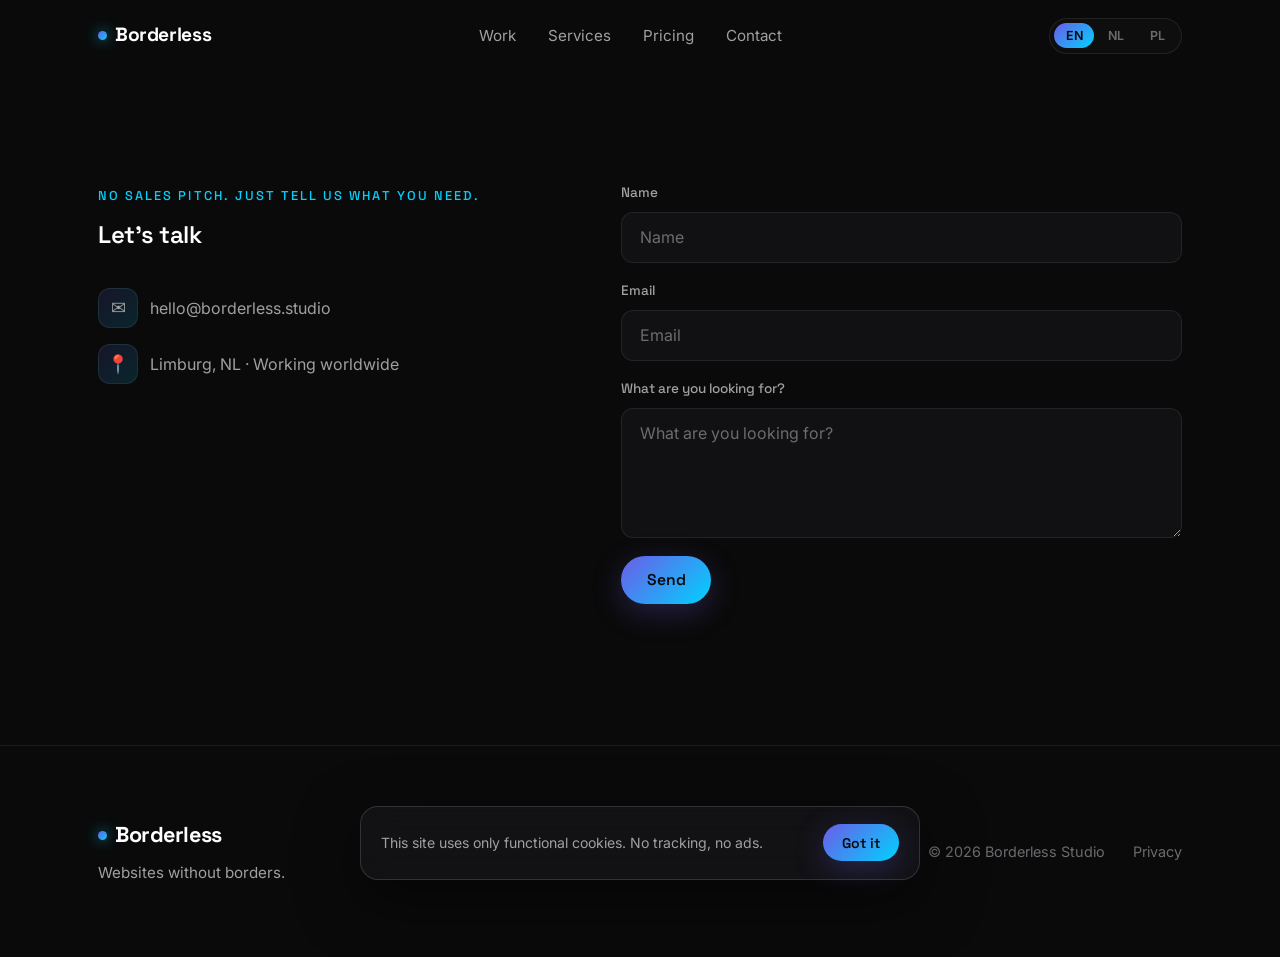
==== contact.html @ 2189a5ac "feat: Borderless Studio landing page — dark premium, 3 langs, AI-powered agency" ====
<!DOCTYPE html>
<html lang="en">
<head>
  <meta charset="UTF-8" />
  <meta name="viewport" content="width=device-width, initial-scale=1.0" />
  <title data-i18n="contact.title">Contact — Borderless Studio</title>
  <meta name="description" data-i18n-attr="content:meta.desc" content="Get in touch with Borderless Studio. No sales pitch — just tell us what you need." />
  <link rel="canonical" href="https://borderless.nl/contact.html" />

  <!-- Open Graph -->
  <meta property="og:type" content="website" />
  <meta property="og:site_name" content="Borderless Studio" />
  <meta property="og:title" content="Contact — Borderless Studio" />
  <meta property="og:description" content="No sales pitch. Just tell us what you need." />
  <meta property="og:url" content="https://borderless.nl/contact.html" />
  <meta property="og:image" content="https://borderless.nl/assets/og-image.svg" />
  <meta name="twitter:card" content="summary_large_image" />
  <meta name="twitter:image" content="https://borderless.nl/assets/og-image.svg" />

  <meta name="theme-color" content="#0A0A0A" />
  <link rel="icon" href="assets/favicon.svg" type="image/svg+xml" />

  <link rel="preconnect" href="https://fonts.googleapis.com" />
  <link rel="preconnect" href="https://fonts.gstatic.com" crossorigin />
  <link href="https://fonts.googleapis.com/css2?family=Inter:wght@400;500;600&family=Space+Grotesk:wght@500;600;700&display=swap" rel="stylesheet" />
  <link rel="stylesheet" href="css/styles.css" />
</head>
<body>

  <!-- ============ NAV ============ -->
  <header class="nav scrolled">
    <div class="nav-inner">
      <a href="index.html#top" class="brand"><span class="dot"></span>Borderless</a>
      <nav class="nav-links" aria-label="Primary">
        <a href="index.html#work" data-i18n="nav.work">Work</a>
        <a href="index.html#services" data-i18n="nav.services">Services</a>
        <a href="index.html#pricing" data-i18n="nav.pricing">Pricing</a>
        <a href="index.html#contact" data-i18n="nav.contact">Contact</a>
      </nav>
      <div class="nav-right">
        <div class="lang" role="group" aria-label="Language">
          <button data-lang="en">EN</button>
          <button data-lang="nl">NL</button>
          <button data-lang="pl">PL</button>
        </div>
        <button class="nav-toggle" aria-label="Menu" aria-expanded="false">
          <span></span><span></span><span></span>
        </button>
      </div>
    </div>
  </header>

  <main class="page-contact">
    <section class="section" style="padding-top:2rem">
      <div class="container">
        <div class="contact-wrap">
          <div class="contact-info" data-reveal>
            <div>
              <span class="eyebrow" data-i18n="contact.subtitle">No sales pitch. Just tell us what you need.</span>
              <h1 class="section-title" data-i18n="contact.title">Let's talk</h1>
            </div>
            <div class="contact-meta">
              <a href="mailto:hello@borderless.studio">
                <span class="ic" aria-hidden="true">✉</span>
                <span data-i18n="contact.email_label">hello@borderless.studio</span>
              </a>
              <span>
                <span class="ic" aria-hidden="true">📍</span>
                <span data-i18n="contact.location">Limburg, NL · Working worldwide</span>
              </span>
            </div>
          </div>

          <form id="contact-form" class="form" data-reveal data-delay="1">
            <input type="hidden" name="access_key" value="6c70aaf5-dd2a-474c-94fd-c54477efcf26" />
            <input type="hidden" name="subject" value="New inquiry via Borderless Studio" />
            <input type="hidden" name="from_name" value="Borderless Studio Website" />
            <input type="checkbox" name="botcheck" class="hp" tabindex="-1" autocomplete="off" aria-hidden="true" />

            <div class="field">
              <label for="c-name" data-i18n="contact.name">Name</label>
              <input id="c-name" type="text" name="name" required data-i18n-attr="placeholder:contact.name" />
            </div>
            <div class="field">
              <label for="c-email" data-i18n="contact.email">Email</label>
              <input id="c-email" type="email" name="email" required data-i18n-attr="placeholder:contact.email" />
            </div>
            <div class="field">
              <label for="c-msg" data-i18n="contact.message">What are you looking for?</label>
              <textarea id="c-msg" name="message" required data-i18n-attr="placeholder:contact.message"></textarea>
            </div>
            <button type="submit" class="btn btn-primary" data-i18n="contact.submit">Send</button>
            <p class="form-note" role="status" aria-live="polite"></p>
          </form>
        </div>
      </div>
    </section>
  </main>

  <!-- ============ FOOTER ============ -->
  <footer class="footer">
    <div class="container footer-inner">
      <div>
        <div class="brand"><span class="dot"></span>Borderless</div>
        <p class="footer-tagline" data-i18n="footer.tagline">Websites without borders.</p>
      </div>
      <div class="footer-right">
        <span data-i18n="footer.rights">© 2026 Borderless Studio</span>
        <a href="privacy.html" data-i18n="footer.privacy">Privacy</a>
      </div>
    </div>
  </footer>

  <!-- ============ COOKIE BANNER ============ -->
  <div class="cookie" role="dialog" aria-live="polite" aria-label="Cookie notice">
    <p data-i18n="cookie.text">This site uses only functional cookies. No tracking, no ads.</p>
    <button class="btn btn-primary" data-i18n="cookie.button">Got it</button>
  </div>

  <script src="js/main.js"></script>
</body>
</html>
---- css/styles.css ----
/* ==========================================================================
   Borderless Studio — Design System
   Dark · Premium · Minimal
   ========================================================================== */

:root {
  --bg: #0A0A0A;
  --bg-elev: #111114;
  --bg-card: #131317;
  --border: rgba(255, 255, 255, 0.08);
  --border-strong: rgba(255, 255, 255, 0.14);
  --text: #FFFFFF;
  --text-soft: #A0A0A0;
  --text-dim: #6B6B70;

  --accent-1: #6C5CE7;
  --accent-2: #00D2FF;
  --gradient: linear-gradient(135deg, #6C5CE7 0%, #00D2FF 100%);
  --gradient-soft: linear-gradient(135deg, rgba(108, 92, 231, 0.14), rgba(0, 210, 255, 0.14));

  --font-body: 'Inter', -apple-system, BlinkMacSystemFont, 'Segoe UI', sans-serif;
  --font-head: 'Space Grotesk', var(--font-body);

  --max: 1180px;
  --pad: clamp(1.25rem, 5vw, 3rem);
  --radius: 18px;
  --radius-sm: 12px;

  --ease: cubic-bezier(0.16, 1, 0.3, 1);
}

/* ---------- Reset ---------- */
*,
*::before,
*::after { box-sizing: border-box; margin: 0; padding: 0; }

html {
  scroll-behavior: smooth;
  scroll-padding-top: 90px;
  -webkit-text-size-adjust: 100%;
}

body {
  font-family: var(--font-body);
  background: var(--bg);
  color: var(--text);
  line-height: 1.6;
  font-size: 16px;
  -webkit-font-smoothing: antialiased;
  text-rendering: optimizeLegibility;
  overflow-x: hidden;
}

img, svg { display: block; max-width: 100%; }
a { color: inherit; text-decoration: none; }
button { font-family: inherit; cursor: pointer; border: none; background: none; }
ul { list-style: none; }

::selection { background: rgba(108, 92, 231, 0.4); color: #fff; }

/* ---------- Layout helpers ---------- */
.container {
  width: 100%;
  max-width: var(--max);
  margin-inline: auto;
  padding-inline: var(--pad);
}

.section {
  padding-block: clamp(4.5rem, 11vw, 9rem);
  position: relative;
}

.section-head { max-width: 640px; margin-bottom: clamp(2.5rem, 6vw, 4rem); }

.eyebrow {
  font-family: var(--font-head);
  font-size: 0.8rem;
  font-weight: 500;
  letter-spacing: 0.16em;
  text-transform: uppercase;
  color: var(--accent-2);
  display: inline-block;
  margin-bottom: 1rem;
}

h1, h2, h3 { font-family: var(--font-head); font-weight: 600; line-height: 1.08; letter-spacing: -0.02em; }

h2.section-title {
  font-size: clamp(2rem, 5vw, 3.25rem);
  margin-bottom: 0.75rem;
}

.section-sub { color: var(--text-soft); font-size: clamp(1rem, 2vw, 1.15rem); }

.gradient-text {
  background: var(--gradient);
  -webkit-background-clip: text;
  background-clip: text;
  color: transparent;
}

/* ---------- Buttons ---------- */
.btn {
  display: inline-flex;
  align-items: center;
  gap: 0.55rem;
  font-family: var(--font-head);
  font-weight: 500;
  font-size: 0.98rem;
  padding: 0.9rem 1.6rem;
  border-radius: 100px;
  transition: transform 0.35s var(--ease), box-shadow 0.35s var(--ease), background 0.35s var(--ease);
  white-space: nowrap;
}

.btn-primary {
  background: var(--gradient);
  color: #0A0A0A;
  font-weight: 600;
  box-shadow: 0 8px 30px rgba(108, 92, 231, 0.28);
}
.btn-primary:hover { transform: translateY(-2px); box-shadow: 0 14px 44px rgba(0, 210, 255, 0.32); }

.btn-ghost {
  border: 1px solid var(--border-strong);
  color: var(--text);
  background: rgba(255, 255, 255, 0.02);
}
.btn-ghost:hover { border-color: rgba(255, 255, 255, 0.4); transform: translateY(-2px); }

/* ==========================================================================
   Navigation
   ========================================================================== */
.nav {
  position: fixed;
  inset: 0 0 auto 0;
  z-index: 100;
  transition: background 0.4s var(--ease), border-color 0.4s var(--ease);
  border-bottom: 1px solid transparent;
}
.nav.scrolled {
  background: rgba(10, 10, 10, 0.72);
  backdrop-filter: blur(16px) saturate(140%);
  -webkit-backdrop-filter: blur(16px) saturate(140%);
  border-bottom-color: var(--border);
}

.nav-inner {
  max-width: var(--max);
  margin-inline: auto;
  padding: 1.1rem var(--pad);
  display: flex;
  align-items: center;
  justify-content: space-between;
  gap: 1.5rem;
}

.brand {
  font-family: var(--font-head);
  font-weight: 700;
  font-size: 1.2rem;
  letter-spacing: -0.02em;
  display: flex;
  align-items: center;
  gap: 0.5rem;
}
.brand .dot {
  width: 9px; height: 9px; border-radius: 50%;
  background: var(--gradient);
  box-shadow: 0 0 14px rgba(0, 210, 255, 0.7);
}

.nav-links { display: flex; align-items: center; gap: 2rem; }
.nav-links a {
  font-size: 0.95rem;
  color: var(--text-soft);
  position: relative;
  transition: color 0.3s var(--ease);
}
.nav-links a::after {
  content: ''; position: absolute; left: 0; bottom: -5px;
  width: 0; height: 1.5px; background: var(--gradient);
  transition: width 0.3s var(--ease);
}
.nav-links a:hover { color: var(--text); }
.nav-links a:hover::after { width: 100%; }

.nav-right { display: flex; align-items: center; gap: 1.25rem; }

/* Language switcher */
.lang {
  display: flex;
  align-items: center;
  gap: 0.15rem;
  border: 1px solid var(--border);
  border-radius: 100px;
  padding: 0.28rem;
  background: rgba(255, 255, 255, 0.02);
}
.lang button {
  font-size: 0.78rem;
  font-weight: 600;
  letter-spacing: 0.03em;
  color: var(--text-dim);
  padding: 0.32rem 0.7rem;
  border-radius: 100px;
  transition: color 0.3s var(--ease), background 0.3s var(--ease);
}
.lang button:hover { color: var(--text); }
.lang button.active { color: #0A0A0A; background: var(--gradient); }

/* Mobile nav toggle */
.nav-toggle { display: none; width: 26px; height: 20px; position: relative; }
.nav-toggle span {
  position: absolute; left: 0; height: 2px; width: 100%; background: var(--text);
  transition: transform 0.35s var(--ease), opacity 0.3s var(--ease);
}
.nav-toggle span:nth-child(1) { top: 0; }
.nav-toggle span:nth-child(2) { top: 9px; }
.nav-toggle span:nth-child(3) { top: 18px; }
.nav.open .nav-toggle span:nth-child(1) { transform: translateY(9px) rotate(45deg); }
.nav.open .nav-toggle span:nth-child(2) { opacity: 0; }
.nav.open .nav-toggle span:nth-child(3) { transform: translateY(-9px) rotate(-45deg); }

/* ==========================================================================
   Hero
   ========================================================================== */
.hero {
  position: relative;
  min-height: 100svh;
  display: flex;
  align-items: center;
  padding-top: 90px;
  overflow: hidden;
}
.hero-bg {
  position: absolute;
  inset: 0;
  z-index: 0;
  pointer-events: none;
}
.hero-bg .orb {
  position: absolute;
  border-radius: 50%;
  filter: blur(90px);
  opacity: 0.5;
  animation: float 18s ease-in-out infinite;
}
.hero-bg .orb-1 { width: 46vw; height: 46vw; background: #6C5CE7; top: -12%; left: -8%; }
.hero-bg .orb-2 { width: 40vw; height: 40vw; background: #00D2FF; bottom: -18%; right: -6%; animation-delay: -6s; opacity: 0.35; }
.hero-bg .grid {
  position: absolute; inset: 0;
  background-image:
    linear-gradient(rgba(255,255,255,0.025) 1px, transparent 1px),
    linear-gradient(90deg, rgba(255,255,255,0.025) 1px, transparent 1px);
  background-size: 64px 64px;
  mask-image: radial-gradient(ellipse 80% 60% at 50% 40%, #000 30%, transparent 100%);
  -webkit-mask-image: radial-gradient(ellipse 80% 60% at 50% 40%, #000 30%, transparent 100%);
}

@keyframes float {
  0%, 100% { transform: translate(0, 0) scale(1); }
  50% { transform: translate(4%, 6%) scale(1.08); }
}

.hero-inner { position: relative; z-index: 1; max-width: 900px; }

.hero-tag {
  display: inline-flex;
  align-items: center;
  gap: 0.5rem;
  font-family: var(--font-head);
  font-size: 0.82rem;
  letter-spacing: 0.05em;
  color: var(--text-soft);
  border: 1px solid var(--border);
  background: var(--gradient-soft);
  padding: 0.5rem 1rem;
  border-radius: 100px;
  margin-bottom: 1.75rem;
}
.hero-tag::before {
  content: ''; width: 7px; height: 7px; border-radius: 50%;
  background: var(--accent-2); box-shadow: 0 0 10px var(--accent-2);
}

.hero h1 {
  font-size: clamp(2.6rem, 8vw, 5.5rem);
  margin-bottom: 1.5rem;
  max-width: 15ch;
}

.hero-desc {
  font-size: clamp(1.05rem, 2.4vw, 1.4rem);
  color: var(--text-soft);
  max-width: 42ch;
  margin-bottom: 2.5rem;
}

.hero-actions { display: flex; align-items: center; gap: 1.25rem; flex-wrap: wrap; }
.hero-secondary { color: var(--text-dim); font-size: 0.9rem; }

/* ==========================================================================
   Services
   ========================================================================== */
.grid-3 {
  display: grid;
  grid-template-columns: repeat(3, 1fr);
  gap: 1.5rem;
}

.card {
  background: var(--bg-card);
  border: 1px solid var(--border);
  border-radius: var(--radius);
  padding: clamp(1.75rem, 3vw, 2.5rem);
  position: relative;
  overflow: hidden;
  transition: transform 0.45s var(--ease), border-color 0.45s var(--ease), background 0.45s var(--ease);
}
.card::before {
  content: '';
  position: absolute; inset: 0;
  background: var(--gradient-soft);
  opacity: 0;
  transition: opacity 0.45s var(--ease);
  pointer-events: none;
}
.card:hover { transform: translateY(-6px); border-color: var(--border-strong); }
.card:hover::before { opacity: 1; }
.card > * { position: relative; z-index: 1; }

.card-icon {
  font-size: 1.9rem;
  width: 58px; height: 58px;
  display: grid; place-items: center;
  border-radius: var(--radius-sm);
  background: var(--gradient-soft);
  border: 1px solid var(--border);
  margin-bottom: 1.5rem;
}
.card h3 { font-size: 1.5rem; margin-bottom: 0.75rem; }
.card-desc { color: var(--text-soft); font-size: 0.98rem; margin-bottom: 1.5rem; }

.card-list { display: flex; flex-direction: column; gap: 0.7rem; }
.card-list li {
  display: flex; align-items: flex-start; gap: 0.6rem;
  font-size: 0.92rem; color: var(--text-soft);
}
.card-list li::before {
  content: '';
  flex: 0 0 auto;
  width: 16px; height: 16px; margin-top: 3px;
  border-radius: 50%;
  background:
    var(--gradient);
  -webkit-mask: url("data:image/svg+xml,%3Csvg xmlns='http://www.w3.org/2000/svg' viewBox='0 0 24 24'%3E%3Cpath fill='%23000' d='M9 16.17 4.83 12l-1.42 1.41L9 19 21 7l-1.41-1.41z'/%3E%3C/svg%3E") center/14px no-repeat;
  mask: url("data:image/svg+xml,%3Csvg xmlns='http://www.w3.org/2000/svg' viewBox='0 0 24 24'%3E%3Cpath fill='%23000' d='M9 16.17 4.83 12l-1.42 1.41L9 19 21 7l-1.41-1.41z'/%3E%3C/svg%3E") center/14px no-repeat;
}

/* ==========================================================================
   Work
   ========================================================================== */
.work-grid {
  display: grid;
  grid-template-columns: repeat(3, 1fr);
  gap: 1.5rem;
}
.work-card {
  border: 1px solid var(--border);
  border-radius: var(--radius);
  overflow: hidden;
  background: var(--bg-card);
  transition: transform 0.45s var(--ease), border-color 0.45s var(--ease);
  display: flex;
  flex-direction: column;
}
.work-card:hover { transform: translateY(-6px); border-color: var(--border-strong); }

.work-thumb {
  aspect-ratio: 16 / 10;
  position: relative;
  overflow: hidden;
  display: grid;
  place-items: center;
}
.work-thumb::after {
  content: '';
  position: absolute; inset: 0;
  background-image:
    linear-gradient(rgba(0,0,0,0.06) 1px, transparent 1px),
    linear-gradient(90deg, rgba(0,0,0,0.06) 1px, transparent 1px);
  background-size: 26px 26px;
  opacity: 0.5;
}
.work-thumb-1 { background: linear-gradient(135deg, #6C5CE7, #a29bfe); }
.work-thumb-2 { background: linear-gradient(135deg, #00D2FF, #0984e3); }
.work-thumb-3 { background: linear-gradient(135deg, #6C5CE7, #00D2FF); }
.work-thumb .mark {
  position: relative; z-index: 1;
  font-family: var(--font-head); font-weight: 700;
  font-size: 2.6rem; color: rgba(255,255,255,0.92);
  letter-spacing: -0.03em;
  text-shadow: 0 2px 20px rgba(0,0,0,0.25);
}
.work-body { padding: 1.5rem; display: flex; flex-direction: column; gap: 0.6rem; flex: 1; }
.work-tag {
  font-family: var(--font-head);
  font-size: 0.72rem; letter-spacing: 0.12em; text-transform: uppercase;
  color: var(--accent-2);
}
.work-card h3 { font-size: 1.3rem; }
.work-card p { color: var(--text-soft); font-size: 0.92rem; flex: 1; }
.work-link {
  font-size: 0.88rem; color: var(--text); font-weight: 500;
  display: inline-flex; align-items: center; gap: 0.4rem;
  transition: gap 0.3s var(--ease);
}
.work-link:hover { gap: 0.7rem; }
.work-link .arr { color: var(--accent-2); }

/* ==========================================================================
   Pricing
   ========================================================================== */
.pricing-grid {
  display: grid;
  grid-template-columns: repeat(3, 1fr);
  gap: 1.5rem;
  align-items: stretch;
}
.price-card {
  background: var(--bg-card);
  border: 1px solid var(--border);
  border-radius: var(--radius);
  padding: clamp(1.75rem, 3vw, 2.5rem);
  display: flex;
  flex-direction: column;
  gap: 1.25rem;
  position: relative;
  transition: transform 0.45s var(--ease), border-color 0.45s var(--ease);
}
.price-card:hover { transform: translateY(-6px); }
.price-card.featured {
  border-color: transparent;
  background:
    linear-gradient(var(--bg-card), var(--bg-card)) padding-box,
    var(--gradient) border-box;
  border: 1px solid transparent;
}
.price-badge {
  position: absolute; top: 1.5rem; right: 1.5rem;
  font-family: var(--font-head); font-size: 0.68rem; letter-spacing: 0.1em;
  text-transform: uppercase; font-weight: 600;
  color: #0A0A0A; background: var(--gradient);
  padding: 0.3rem 0.7rem; border-radius: 100px;
}
.price-card h3 { font-size: 1.3rem; }
.price-amount {
  font-family: var(--font-head); font-weight: 700;
  font-size: clamp(2.2rem, 5vw, 2.8rem);
  letter-spacing: -0.03em;
  line-height: 1;
}
.price-desc { color: var(--text-soft); font-size: 0.92rem; }
.price-list { display: flex; flex-direction: column; gap: 0.7rem; margin-top: 0.25rem; }
.price-list li {
  display: flex; align-items: flex-start; gap: 0.6rem;
  font-size: 0.92rem; color: var(--text-soft);
  padding-bottom: 0.7rem;
  border-bottom: 1px solid var(--border);
}
.price-list li:last-child { border-bottom: none; padding-bottom: 0; }
.price-list li::before {
  content: '';
  flex: 0 0 auto; width: 16px; height: 16px; margin-top: 3px;
  border-radius: 50%; background: var(--gradient);
  -webkit-mask: url("data:image/svg+xml,%3Csvg xmlns='http://www.w3.org/2000/svg' viewBox='0 0 24 24'%3E%3Cpath fill='%23000' d='M9 16.17 4.83 12l-1.42 1.41L9 19 21 7l-1.41-1.41z'/%3E%3C/svg%3E") center/14px no-repeat;
  mask: url("data:image/svg+xml,%3Csvg xmlns='http://www.w3.org/2000/svg' viewBox='0 0 24 24'%3E%3Cpath fill='%23000' d='M9 16.17 4.83 12l-1.42 1.41L9 19 21 7l-1.41-1.41z'/%3E%3C/svg%3E") center/14px no-repeat;
}
.price-card .btn { margin-top: auto; justify-content: center; }

/* ==========================================================================
   Contact
   ========================================================================== */
.contact-wrap {
  display: grid;
  grid-template-columns: 0.9fr 1.1fr;
  gap: clamp(2rem, 5vw, 4rem);
  align-items: start;
}
.contact-info { display: flex; flex-direction: column; gap: 1.5rem; }
.contact-info .section-title { margin-bottom: 0.5rem; }
.contact-meta { display: flex; flex-direction: column; gap: 1rem; margin-top: 0.5rem; }
.contact-meta a, .contact-meta span {
  display: flex; align-items: center; gap: 0.75rem;
  color: var(--text-soft); font-size: 1rem;
  transition: color 0.3s var(--ease);
}
.contact-meta a:hover { color: var(--text); }
.contact-meta .ic {
  width: 40px; height: 40px; flex: 0 0 auto;
  display: grid; place-items: center;
  border-radius: var(--radius-sm);
  background: var(--gradient-soft);
  border: 1px solid var(--border);
  font-size: 1.1rem;
}

.form { display: flex; flex-direction: column; gap: 1.1rem; }
.field { display: flex; flex-direction: column; gap: 0.5rem; }
.field label {
  font-family: var(--font-head); font-size: 0.85rem;
  font-weight: 500; color: var(--text-soft);
}
.field input, .field textarea {
  font-family: inherit; font-size: 1rem;
  background: var(--bg-elev);
  border: 1px solid var(--border);
  border-radius: var(--radius-sm);
  padding: 0.9rem 1.1rem;
  color: var(--text);
  width: 100%;
  transition: border-color 0.3s var(--ease), background 0.3s var(--ease);
}
.field input::placeholder, .field textarea::placeholder { color: var(--text-dim); }
.field input:focus, .field textarea:focus {
  outline: none; border-color: var(--accent-1);
  background: var(--bg-card);
}
.field textarea { resize: vertical; min-height: 130px; }

.hp { position: absolute; left: -9999px; opacity: 0; height: 0; width: 0; overflow: hidden; }

.form .btn { align-self: flex-start; }
.form-note {
  font-size: 0.9rem; padding: 0.85rem 1.1rem; border-radius: var(--radius-sm);
  display: none;
}
.form-note.show { display: block; }
.form-note.ok { background: rgba(0, 210, 255, 0.1); color: #7fe7ff; border: 1px solid rgba(0,210,255,0.3); }
.form-note.err { background: rgba(255, 107, 107, 0.1); color: #ff9d9d; border: 1px solid rgba(255,107,107,0.3); }

/* ==========================================================================
   Footer
   ========================================================================== */
.footer {
  border-top: 1px solid var(--border);
  padding-block: clamp(3rem, 6vw, 4.5rem);
}
.footer-inner {
  display: flex; flex-wrap: wrap; gap: 1.5rem;
  align-items: center; justify-content: space-between;
}
.footer .brand { font-size: 1.35rem; margin-bottom: 0.5rem; }
.footer-tagline { color: var(--text-soft); font-size: 0.95rem; }
.footer-right { display: flex; align-items: center; gap: 1.75rem; }
.footer-right a, .footer-right span { color: var(--text-dim); font-size: 0.9rem; transition: color 0.3s var(--ease); }
.footer-right a:hover { color: var(--text); }

/* ==========================================================================
   Cookie banner
   ========================================================================== */
.cookie {
  position: fixed;
  left: var(--pad); right: var(--pad); bottom: 1.25rem;
  max-width: 560px;
  margin-inline: auto;
  z-index: 200;
  background: rgba(19, 19, 23, 0.9);
  backdrop-filter: blur(16px);
  -webkit-backdrop-filter: blur(16px);
  border: 1px solid var(--border-strong);
  border-radius: var(--radius);
  padding: 1.1rem 1.25rem;
  display: flex; align-items: center; gap: 1.25rem;
  box-shadow: 0 20px 60px rgba(0,0,0,0.5);
  transform: translateY(150%);
  opacity: 0;
  transition: transform 0.5s var(--ease), opacity 0.5s var(--ease);
}
.cookie.show { transform: translateY(0); opacity: 1; }
.cookie p { font-size: 0.88rem; color: var(--text-soft); flex: 1; }
.cookie .btn { padding: 0.6rem 1.2rem; font-size: 0.88rem; }

/* ==========================================================================
   Legal / privacy page
   ========================================================================== */
.legal { padding-top: 150px; }
.legal .container { max-width: 760px; }
.legal .lead { color: var(--text-soft); font-size: 1.1rem; margin-bottom: 3rem; max-width: 60ch; }
.legal-block { margin-bottom: 2.5rem; }
.legal-block h2 { font-size: 1.4rem; margin-bottom: 0.6rem; }
.legal-block p { color: var(--text-soft); }
.legal-back {
  display: inline-flex; align-items: center; gap: 0.5rem;
  margin-top: 1.5rem; color: var(--accent-2); font-weight: 500;
}
.legal-back:hover { gap: 0.75rem; }

/* Standalone contact page spacing */
.page-contact { padding-top: 150px; }

/* ==========================================================================
   Scroll reveal
   ========================================================================== */
[data-reveal] {
  opacity: 0;
  transform: translateY(28px);
  transition: opacity 0.8s var(--ease), transform 0.8s var(--ease);
}
[data-reveal].in { opacity: 1; transform: none; }
[data-reveal][data-delay="1"] { transition-delay: 0.08s; }
[data-reveal][data-delay="2"] { transition-delay: 0.16s; }
[data-reveal][data-delay="3"] { transition-delay: 0.24s; }

@media (prefers-reduced-motion: reduce) {
  * { animation: none !important; transition-duration: 0.01ms !important; }
  [data-reveal] { opacity: 1; transform: none; }
  html { scroll-behavior: auto; }
}

/* ==========================================================================
   Responsive
   ========================================================================== */
@media (max-width: 900px) {
  .grid-3, .work-grid, .pricing-grid { grid-template-columns: 1fr; }
  .contact-wrap { grid-template-columns: 1fr; }
}

@media (max-width: 760px) {
  .nav-toggle { display: block; }
  .nav-links {
    position: fixed;
    inset: 72px var(--pad) auto var(--pad);
    flex-direction: column;
    align-items: flex-start;
    gap: 1.25rem;
    background: rgba(17, 17, 20, 0.96);
    backdrop-filter: blur(16px);
    -webkit-backdrop-filter: blur(16px);
    border: 1px solid var(--border);
    border-radius: var(--radius);
    padding: 1.5rem;
    transform: translateY(-10px);
    opacity: 0;
    pointer-events: none;
    transition: opacity 0.35s var(--ease), transform 0.35s var(--ease);
  }
  .nav.open .nav-links { opacity: 1; transform: none; pointer-events: auto; }
  .nav-links a { font-size: 1.05rem; }
}
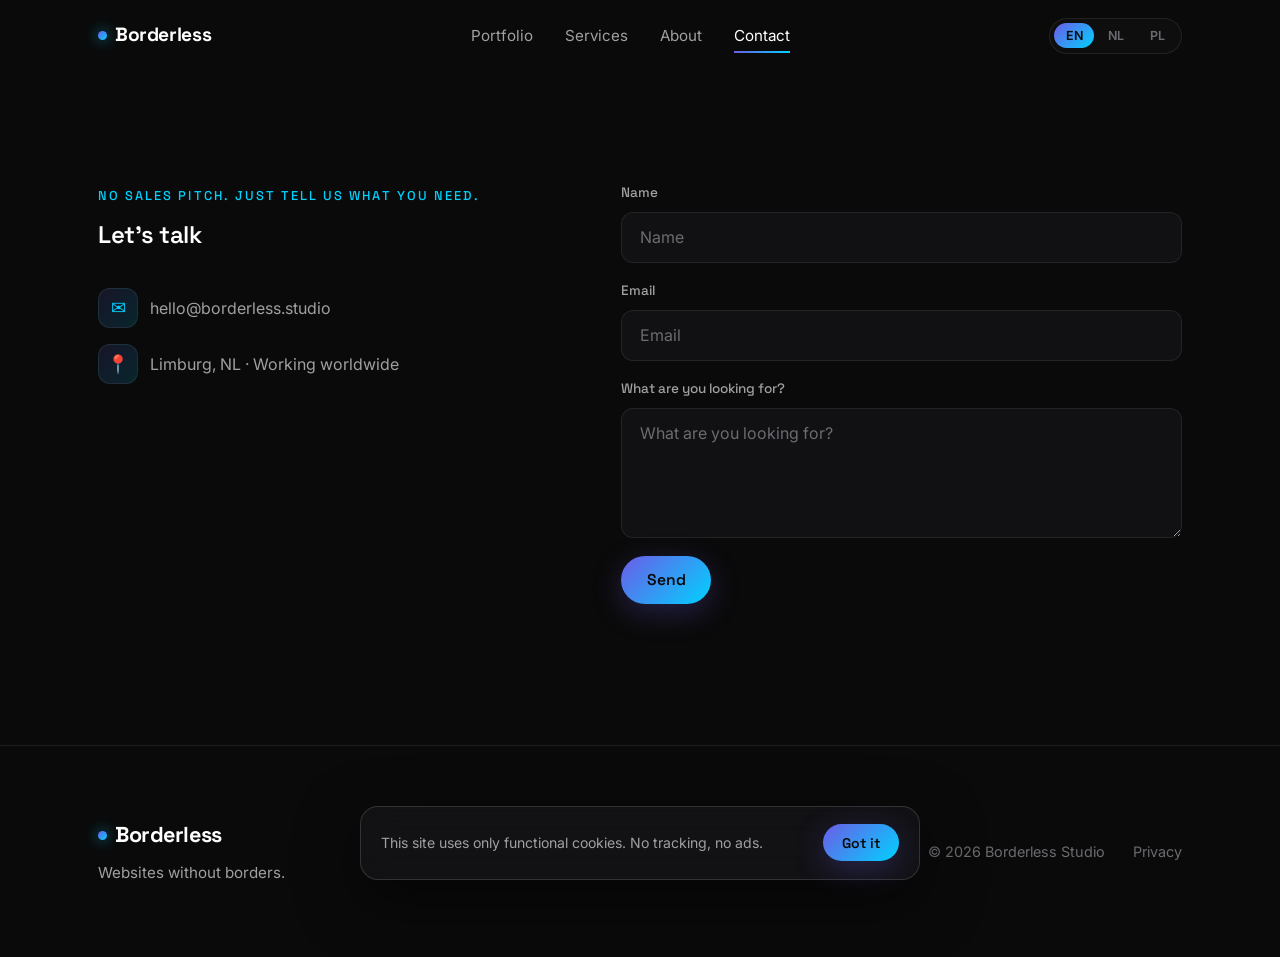
==== commit 16c936a9: "Update contact and privacy nav links for new page architecture" ====
--- a/contact.html
+++ b/contact.html
@@ -30,12 +30,12 @@
   <!-- ============ NAV ============ -->
   <header class="nav scrolled">
     <div class="nav-inner">
-      <a href="index.html#top" class="brand"><span class="dot"></span>Borderless</a>
+      <a href="index.html" class="brand"><span class="dot"></span>Borderless</a>
       <nav class="nav-links" aria-label="Primary">
-        <a href="index.html#work" data-i18n="nav.work">Work</a>
-        <a href="index.html#services" data-i18n="nav.services">Services</a>
-        <a href="index.html#pricing" data-i18n="nav.pricing">Pricing</a>
-        <a href="index.html#contact" data-i18n="nav.contact">Contact</a>
+        <a href="portfolio.html" data-i18n="nav.portfolio">Portfolio</a>
+        <a href="services.html" data-i18n="nav.services">Services</a>
+        <a href="about.html" data-i18n="nav.about">About</a>
+        <a href="contact.html" class="active" data-i18n="nav.contact">Contact</a>
       </nav>
       <div class="nav-right">
         <div class="lang" role="group" aria-label="Language">
--- a/css/styles.css
+++ b/css/styles.css
@@ -339,7 +339,10 @@
   background: var(--gradient-soft);
   border: 1px solid var(--border);
   margin-bottom: 1.5rem;
-}
+  color: var(--accent-2);
+}
+.card-icon svg { width: 28px; height: 28px; }
+.icon-svg { color: inherit; }
 .card h3 { font-size: 1.5rem; margin-bottom: 0.75rem; }
 .card-desc { color: var(--text-soft); font-size: 0.98rem; margin-bottom: 1.5rem; }
 
@@ -385,6 +388,13 @@
   display: grid;
   place-items: center;
 }
+.work-thumb img {
+  width: 100%;
+  height: 100%;
+  object-fit: cover;
+  position: absolute;
+  inset: 0;
+}
 .work-thumb::after {
   content: '';
   position: absolute; inset: 0;
@@ -423,62 +433,43 @@
 /* ==========================================================================
    Pricing
    ========================================================================== */
-.pricing-grid {
-  display: grid;
-  grid-template-columns: repeat(3, 1fr);
-  gap: 1.5rem;
-  align-items: stretch;
-}
-.price-card {
-  background: var(--bg-card);
-  border: 1px solid var(--border);
-  border-radius: var(--radius);
-  padding: clamp(1.75rem, 3vw, 2.5rem);
+.pricing-single {
+  max-width: 620px;
+  margin: 0 auto;
+  text-align: center;
   display: flex;
   flex-direction: column;
+  align-items: center;
   gap: 1.25rem;
-  position: relative;
-  transition: transform 0.45s var(--ease), border-color 0.45s var(--ease);
-}
-.price-card:hover { transform: translateY(-6px); }
-.price-card.featured {
-  border-color: transparent;
-  background:
-    linear-gradient(var(--bg-card), var(--bg-card)) padding-box,
-    var(--gradient) border-box;
-  border: 1px solid transparent;
-}
-.price-badge {
-  position: absolute; top: 1.5rem; right: 1.5rem;
-  font-family: var(--font-head); font-size: 0.68rem; letter-spacing: 0.1em;
-  text-transform: uppercase; font-weight: 600;
-  color: #0A0A0A; background: var(--gradient);
-  padding: 0.3rem 0.7rem; border-radius: 100px;
-}
-.price-card h3 { font-size: 1.3rem; }
-.price-amount {
-  font-family: var(--font-head); font-weight: 700;
-  font-size: clamp(2.2rem, 5vw, 2.8rem);
-  letter-spacing: -0.03em;
-  line-height: 1;
-}
-.price-desc { color: var(--text-soft); font-size: 0.92rem; }
-.price-list { display: flex; flex-direction: column; gap: 0.7rem; margin-top: 0.25rem; }
-.price-list li {
+}
+.pricing-single .section-title { margin-top: 0.25rem; }
+.pricing-note {
+  color: var(--text-soft);
+  font-size: 1.02rem;
+  line-height: 1.65;
+  max-width: 520px;
+}
+.pricing-benefits {
+  display: grid;
+  grid-template-columns: repeat(2, minmax(0, 1fr));
+  gap: 0.9rem 1.75rem;
+  text-align: left;
+  margin: 0.75rem 0 1.5rem;
+  width: 100%;
+  max-width: 560px;
+}
+.pricing-benefits li {
   display: flex; align-items: flex-start; gap: 0.6rem;
-  font-size: 0.92rem; color: var(--text-soft);
-  padding-bottom: 0.7rem;
-  border-bottom: 1px solid var(--border);
-}
-.price-list li:last-child { border-bottom: none; padding-bottom: 0; }
-.price-list li::before {
+  font-size: 0.95rem; color: var(--text-soft);
+}
+.pricing-benefits li::before {
   content: '';
-  flex: 0 0 auto; width: 16px; height: 16px; margin-top: 3px;
+  flex: 0 0 auto; width: 18px; height: 18px; margin-top: 2px;
   border-radius: 50%; background: var(--gradient);
   -webkit-mask: url("data:image/svg+xml,%3Csvg xmlns='http://www.w3.org/2000/svg' viewBox='0 0 24 24'%3E%3Cpath fill='%23000' d='M9 16.17 4.83 12l-1.42 1.41L9 19 21 7l-1.41-1.41z'/%3E%3C/svg%3E") center/14px no-repeat;
   mask: url("data:image/svg+xml,%3Csvg xmlns='http://www.w3.org/2000/svg' viewBox='0 0 24 24'%3E%3Cpath fill='%23000' d='M9 16.17 4.83 12l-1.42 1.41L9 19 21 7l-1.41-1.41z'/%3E%3C/svg%3E") center/14px no-repeat;
 }
-.price-card .btn { margin-top: auto; justify-content: center; }
+.btn-lg { padding: 1rem 2.4rem; font-size: 1.02rem; }
 
 /* ==========================================================================
    Contact
@@ -505,7 +496,9 @@
   background: var(--gradient-soft);
   border: 1px solid var(--border);
   font-size: 1.1rem;
-}
+  color: var(--accent-2);
+}
+.contact-meta .ic svg { width: 20px; height: 20px; }
 
 .form { display: flex; flex-direction: column; gap: 1.1rem; }
 .field { display: flex; flex-direction: column; gap: 0.5rem; }
@@ -540,6 +533,21 @@
 .form-note.show { display: block; }
 .form-note.ok { background: rgba(0, 210, 255, 0.1); color: #7fe7ff; border: 1px solid rgba(0,210,255,0.3); }
 .form-note.err { background: rgba(255, 107, 107, 0.1); color: #ff9d9d; border: 1px solid rgba(255,107,107,0.3); }
+
+/* Active nav link */
+.nav-links a.active {
+  color: var(--text);
+}
+.nav-links a.active::after {
+  width: 100%;
+}
+
+/* Bigger CTA button */
+.btn-xl {
+  padding: 1.1rem 2.6rem;
+  font-size: 1.08rem;
+  gap: 0.7rem;
+}
 
 /* ==========================================================================
    Footer
@@ -577,9 +585,10 @@
   box-shadow: 0 20px 60px rgba(0,0,0,0.5);
   transform: translateY(150%);
   opacity: 0;
+  pointer-events: none;
   transition: transform 0.5s var(--ease), opacity 0.5s var(--ease);
 }
-.cookie.show { transform: translateY(0); opacity: 1; }
+.cookie.show { transform: translateY(0); opacity: 1; pointer-events: auto; }
 .cookie p { font-size: 0.88rem; color: var(--text-soft); flex: 1; }
 .cookie .btn { padding: 0.6rem 1.2rem; font-size: 0.88rem; }
 
@@ -602,6 +611,322 @@
 .page-contact { padding-top: 150px; }
 
 /* ==========================================================================
+   Premium Landing — Hero Enhancements
+   ========================================================================== */
+.hero-premium { min-height: 100svh; padding-bottom: 2rem; }
+
+.orb-3 {
+  position: absolute;
+  width: 30vw; height: 30vw;
+  background: #6C5CE7;
+  border-radius: 50%;
+  filter: blur(100px);
+  opacity: 0.25;
+  top: 40%; left: 55%;
+  animation: float 22s ease-in-out infinite;
+  animation-delay: -10s;
+}
+
+/* Floating particles */
+.hero-particles { position: absolute; inset: 0; overflow: hidden; }
+.particle {
+  position: absolute;
+  width: 4px; height: 4px;
+  background: var(--accent-2);
+  border-radius: 50%;
+  opacity: 0;
+  animation: particle-float 8s ease-in-out infinite;
+}
+.p1 { top: 18%; left: 12%; animation-delay: 0s; }
+.p2 { top: 25%; left: 75%; animation-delay: 1.5s; width: 3px; height: 3px; }
+.p3 { top: 60%; left: 20%; animation-delay: 3s; }
+.p4 { top: 70%; left: 82%; animation-delay: 4.5s; width: 3px; height: 3px; }
+.p5 { top: 35%; left: 45%; animation-delay: 6s; width: 2px; height: 2px; }
+.p6 { top: 80%; left: 55%; animation-delay: 2s; width: 3px; height: 3px; }
+
+@keyframes particle-float {
+  0%, 100% { opacity: 0; transform: translateY(0) scale(1); }
+  20% { opacity: 0.9; }
+  50% { opacity: 0.5; transform: translateY(-60px) scale(1.6); }
+  80% { opacity: 0.1; }
+}
+
+/* Pulsing tag */
+.pulse {
+  animation: pulse-glow 3s ease-in-out infinite;
+}
+@keyframes pulse-glow {
+  0%, 100% { box-shadow: 0 0 0 0 rgba(0, 210, 255, 0.3); }
+  50% { box-shadow: 0 0 20px 4px rgba(0, 210, 255, 0.15); }
+}
+
+/* Scroll indicator */
+.hero-scroll {
+  position: absolute;
+  bottom: 2rem;
+  left: 50%;
+  transform: translateX(-50%);
+  z-index: 1;
+}
+.hero-scroll span {
+  display: block;
+  width: 24px; height: 40px;
+  border: 2px solid var(--border-strong);
+  border-radius: 12px;
+  position: relative;
+}
+.hero-scroll span::after {
+  content: '';
+  position: absolute;
+  top: 8px; left: 50%;
+  width: 4px; height: 8px;
+  background: var(--accent-2);
+  border-radius: 2px;
+  transform: translateX(-50%);
+  animation: scroll-dot 2s ease-in-out infinite;
+}
+@keyframes scroll-dot {
+  0%, 100% { opacity: 0.3; transform: translateX(-50%) translateY(0); }
+  50% { opacity: 1; transform: translateX(-50%) translateY(8px); }
+}
+
+/* ==========================================================================
+   Premium Landing — Selling Points
+   ========================================================================== */
+.selling-head { text-align: center; margin-inline: auto; }
+.selling-grid {
+  display: grid;
+  grid-template-columns: repeat(3, 1fr);
+  gap: 1.5rem;
+  margin-top: 1rem;
+}
+.selling-card {
+  background: var(--bg-card);
+  border: 1px solid var(--border);
+  border-radius: var(--radius);
+  padding: clamp(2rem, 4vw, 2.8rem);
+  position: relative;
+  transition: transform 0.45s var(--ease), border-color 0.45s var(--ease), box-shadow 0.45s var(--ease);
+}
+.selling-card:hover {
+  transform: translateY(-8px);
+  border-color: var(--border-strong);
+  box-shadow: 0 20px 50px rgba(0, 0, 0, 0.3);
+}
+.selling-card.featured {
+  border-color: rgba(108, 92, 231, 0.4);
+  background: linear-gradient(180deg, rgba(108, 92, 231, 0.06), var(--bg-card));
+}
+.selling-badge {
+  position: absolute;
+  top: -12px; left: 50%;
+  transform: translateX(-50%);
+  background: var(--gradient);
+  color: #0A0A0A;
+  font-family: var(--font-head);
+  font-size: 0.72rem;
+  font-weight: 600;
+  letter-spacing: 0.05em;
+  text-transform: uppercase;
+  padding: 0.3rem 1rem;
+  border-radius: 100px;
+  white-space: nowrap;
+}
+.selling-icon {
+  width: 64px; height: 64px;
+  display: grid; place-items: center;
+  border-radius: var(--radius-sm);
+  background: var(--gradient-soft);
+  border: 1px solid var(--border);
+  color: var(--accent-2);
+  margin-bottom: 1.5rem;
+}
+.selling-title {
+  font-size: 1.35rem;
+  margin-bottom: 0.75rem;
+}
+.selling-desc {
+  color: var(--text-soft);
+  font-size: 0.95rem;
+  line-height: 1.65;
+}
+
+/* ==========================================================================
+   Premium Landing — CTA
+   ========================================================================== */
+.cta-section {
+  position: relative;
+  overflow: hidden;
+  text-align: center;
+  padding-block: clamp(5rem, 12vw, 9rem);
+}
+.cta-bg { position: absolute; inset: 0; pointer-events: none; }
+.orb-cta {
+  position: absolute;
+  width: 50vw; height: 50vw;
+  background: var(--gradient);
+  border-radius: 50%;
+  filter: blur(120px);
+  opacity: 0.08;
+  top: 50%; left: 50%;
+  transform: translate(-50%, -50%);
+}
+.cta-inner {
+  position: relative; z-index: 1;
+  max-width: 680px;
+  margin-inline: auto;
+  display: flex; flex-direction: column; align-items: center; gap: 1.5rem;
+}
+.cta-title {
+  font-family: var(--font-head);
+  font-size: clamp(2rem, 5vw, 3.25rem);
+  font-weight: 600;
+  line-height: 1.1;
+  letter-spacing: -0.02em;
+}
+.cta-text {
+  color: var(--text-soft);
+  font-size: clamp(1rem, 2vw, 1.2rem);
+  max-width: 480px;
+}
+.cta-btn { margin-top: 0.5rem; }
+
+/* ==========================================================================
+   Subpages (Portfolio / Services / About)
+   ========================================================================== */
+.page-sub { padding-top: 130px; }
+.page-head { max-width: 660px; margin-bottom: clamp(2.5rem, 6vw, 4rem); }
+.page-head .section-title { margin-bottom: 0; }
+.page-lead {
+  color: var(--text-soft);
+  font-size: clamp(1rem, 2vw, 1.15rem);
+  margin-top: 1rem;
+  max-width: 56ch;
+}
+
+/* Services detail blocks */
+.services-detail {
+  display: flex;
+  flex-direction: column;
+  gap: 2rem;
+}
+.service-block {
+  display: grid;
+  grid-template-columns: auto 1fr;
+  gap: 2rem;
+  background: var(--bg-card);
+  border: 1px solid var(--border);
+  border-radius: var(--radius);
+  padding: clamp(2rem, 4vw, 2.8rem);
+  transition: border-color 0.45s var(--ease), transform 0.45s var(--ease);
+}
+.service-block:hover { border-color: var(--border-strong); transform: translateY(-4px); }
+.service-icon {
+  width: 64px; height: 64px;
+  display: grid; place-items: center;
+  border-radius: var(--radius-sm);
+  background: var(--gradient-soft);
+  border: 1px solid var(--border);
+  color: var(--accent-2);
+  flex-shrink: 0;
+}
+.service-content h2 {
+  font-size: 1.55rem;
+  margin-bottom: 0.75rem;
+}
+.service-desc {
+  color: var(--text-soft);
+  font-size: 0.98rem;
+  margin-bottom: 1.25rem;
+  max-width: 60ch;
+}
+.service-list {
+  display: grid;
+  grid-template-columns: repeat(2, 1fr);
+  gap: 0.65rem 2rem;
+}
+.service-list li {
+  display: flex; align-items: flex-start; gap: 0.6rem;
+  font-size: 0.92rem; color: var(--text-soft);
+}
+.service-list li::before {
+  content: '';
+  flex: 0 0 auto;
+  width: 16px; height: 16px; margin-top: 3px;
+  border-radius: 50%;
+  background: var(--gradient);
+  -webkit-mask: url("data:image/svg+xml,%3Csvg xmlns='http://www.w3.org/2000/svg' viewBox='0 0 24 24'%3E%3Cpath fill='%23000' d='M9 16.17 4.83 12l-1.42 1.41L9 19 21 7l-1.41-1.41z'/%3E%3C/svg%3E") center/14px no-repeat;
+  mask: url("data:image/svg+xml,%3Csvg xmlns='http://www.w3.org/2000/svg' viewBox='0 0 24 24'%3E%3Cpath fill='%23000' d='M9 16.17 4.83 12l-1.42 1.41L9 19 21 7l-1.41-1.41z'/%3E%3C/svg%3E") center/14px no-repeat;
+}
+
+.service-cta {
+  text-align: center;
+  margin-top: 3rem;
+}
+
+/* About page */
+.about-container { max-width: 780px; }
+.about-grid {
+  display: flex;
+  flex-direction: column;
+  gap: 2rem;
+}
+.about-block {
+  background: var(--bg-card);
+  border: 1px solid var(--border);
+  border-radius: var(--radius);
+  padding: clamp(2rem, 4vw, 2.8rem);
+}
+.about-block h2 {
+  font-size: 1.45rem;
+  margin-bottom: 1rem;
+}
+.about-block p {
+  color: var(--text-soft);
+  font-size: 1rem;
+  line-height: 1.7;
+  max-width: 64ch;
+}
+.values-list {
+  display: grid;
+  grid-template-columns: repeat(2, 1fr);
+  gap: 0.8rem 2rem;
+}
+.values-list li {
+  display: flex; align-items: flex-start; gap: 0.6rem;
+  font-size: 0.98rem; color: var(--text-soft);
+}
+.values-list li::before {
+  content: '';
+  flex: 0 0 auto;
+  width: 18px; height: 18px; margin-top: 2px;
+  border-radius: 50%;
+  background: var(--gradient);
+  -webkit-mask: url("data:image/svg+xml,%3Csvg xmlns='http://www.w3.org/2000/svg' viewBox='0 0 24 24'%3E%3Cpath fill='%23000' d='M9 16.17 4.83 12l-1.42 1.41L9 19 21 7l-1.41-1.41z'/%3E%3C/svg%3E") center/14px no-repeat;
+  mask: url("data:image/svg+xml,%3Csvg xmlns='http://www.w3.org/2000/svg' viewBox='0 0 24 24'%3E%3Cpath fill='%23000' d='M9 16.17 4.83 12l-1.42 1.41L9 19 21 7l-1.41-1.41z'/%3E%3C/svg%3E") center/14px no-repeat;
+}
+.about-cta {
+  text-align: center;
+  margin-top: 3rem;
+  display: flex; flex-direction: column; align-items: center; gap: 1.25rem;
+  background: var(--bg-card);
+  border: 1px solid var(--border);
+  border-radius: var(--radius);
+  padding: clamp(2rem, 4vw, 2.8rem);
+}
+.about-cta-text {
+  color: var(--text-soft);
+  font-size: 1.05rem;
+  max-width: 480px;
+}
+
+/* Footer extended */
+.footer-right a {
+  color: var(--text-dim); font-size: 0.9rem; transition: color 0.3s var(--ease);
+}
+.footer-right a:hover { color: var(--text); }
+
+/* ==========================================================================
    Scroll reveal
    ========================================================================== */
 [data-reveal] {
@@ -624,8 +949,12 @@
    Responsive
    ========================================================================== */
 @media (max-width: 900px) {
-  .grid-3, .work-grid, .pricing-grid { grid-template-columns: 1fr; }
+  .grid-3, .work-grid, .pricing-grid, .selling-grid { grid-template-columns: 1fr; }
   .contact-wrap { grid-template-columns: 1fr; }
+  .service-block { grid-template-columns: 1fr; gap: 1.25rem; }
+  .service-list { grid-template-columns: 1fr; }
+  .values-list { grid-template-columns: 1fr; }
+  .selling-card.featured { transform: none; }
 }
 
 @media (max-width: 760px) {
@@ -650,3 +979,15 @@
   .nav.open .nav-links { opacity: 1; transform: none; pointer-events: auto; }
   .nav-links a { font-size: 1.05rem; }
 }
+
+/* ==========================================================================
+   No-JS fallback — make .reveal elements visible without JavaScript
+   The <noscript> block in HTML handles <style> injection for real no-JS.
+   This CSS rule handles the case where JS loads but IntersectionObserver
+   is not supported (old browsers).
+   ========================================================================== */
+.no-js [data-reveal],
+[data-reveal].in {
+  opacity: 1;
+  transform: none;
+}
